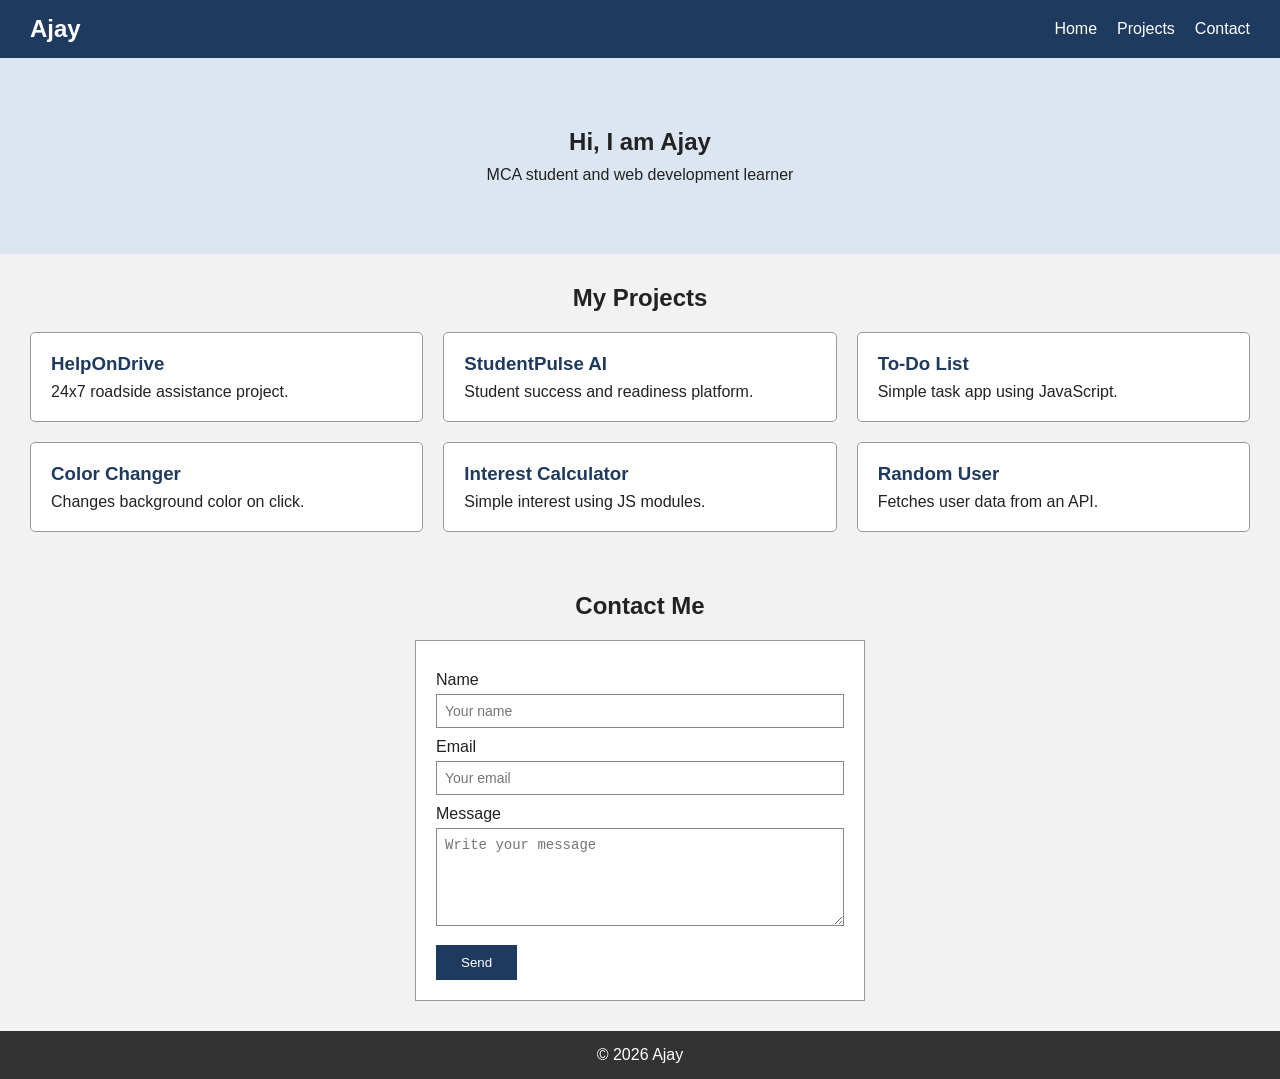
==== frontend-lab/program2-portfolio/index.html @ bb668347 "Initial commit" ====
<!DOCTYPE html>
<html lang="en">
<head>
    <meta charset="UTF-8">
    <meta name="viewport" content="width=device-width, initial-scale=1.0">
    <title>Ajay - Portfolio</title>
    <!-- external css -->
    <link rel="stylesheet" href="style.css">
    <!-- internal css -->
    <style>
        footer {
            background-color: #333;
            color: white;
            text-align: center;
            padding: 15px;
        }
    </style>
</head>
<body>

    <nav class="navbar">
        <h2 class="logo">Ajay</h2>
        <ul>
            <li><a href="#home">Home</a></li>
            <li><a href="#projects">Projects</a></li>
            <li><a href="#contact">Contact</a></li>
        </ul>
    </nav>

    <section id="home" class="intro">
        <h1>Hi, I am Ajay</h1>
        <p>MCA student and web development learner</p>
    </section>

    <section id="projects">
        <h2>My Projects</h2>
        <div class="project-container">
            <div class="project-box">
                <h3>HelpOnDrive</h3>
                <p>24x7 roadside assistance project.</p>
            </div>
            <div class="project-box">
                <h3>StudentPulse AI</h3>
                <p>Student success and readiness platform.</p>
            </div>
            <div class="project-box">
                <h3>To-Do List</h3>
                <p>Simple task app using JavaScript.</p>
            </div>
            <div class="project-box">
                <h3>Color Changer</h3>
                <p>Changes background color on click.</p>
            </div>
            <div class="project-box">
                <h3>Interest Calculator</h3>
                <p>Simple interest using JS modules.</p>
            </div>
            <div class="project-box">
                <h3>Random User</h3>
                <p>Fetches user data from an API.</p>
            </div>
        </div>
    </section>

    <section id="contact">
        <h2>Contact Me</h2>
        <form>
            <label for="name">Name</label>
            <input type="text" id="name" placeholder="Your name">

            <label for="email">Email</label>
            <input type="email" id="email" placeholder="Your email">

            <label for="msg">Message</label>
            <textarea id="msg" rows="5" placeholder="Write your message"></textarea>

            <button type="submit">Send</button>
        </form>
    </section>

    <footer>
        <p>&copy; 2026 Ajay</p>
    </footer>

</body>
</html>
---- frontend-lab/program2-portfolio/style.css ----
* {
    margin: 0;
    padding: 0;
    box-sizing: border-box;
}

body {
    font-family: Arial, sans-serif;
    background-color: #f2f2f2;
    color: #222;
}

/* navigation bar */
.navbar {
    background-color: #1f3a5f;
    display: flex;
    justify-content: space-between;
    align-items: center;
    padding: 15px 30px;
}

.navbar .logo {
    color: white;
}

.navbar ul {
    list-style: none;
    display: flex;
    gap: 20px;
}

.navbar a {
    color: white;
    text-decoration: none;
}

.navbar a:hover {
    color: yellow;
}

/* intro */
.intro {
    background-color: #dce6f2;
    text-align: center;
    padding: 70px 20px;
}

.intro h1 {
    margin-bottom: 10px;
}

section {
    padding: 30px;
}

section h2 {
    text-align: center;
    margin-bottom: 20px;
}

/* projects - using grid */
.project-container {
    display: grid;
    grid-template-columns: repeat(3, 1fr);
    gap: 20px;
}

.project-box {
    background-color: white;
    border: 1px solid #999;
    border-radius: 5px;
    padding: 20px;
}

.project-box h3 {
    margin-bottom: 8px;
    color: #1f3a5f;
}

.project-box:hover {
    background-color: #1f3a5f;
    color: white;
}

.project-box:hover h3 {
    color: white;
}

/* contact form */
form {
    max-width: 450px;
    margin: auto;
    background-color: white;
    padding: 20px;
    border: 1px solid #999;
}

label {
    display: block;
    margin-top: 10px;
}

input, textarea {
    width: 100%;
    padding: 8px;
    margin-top: 5px;
    border: 1px solid #888;
    font-size: 14px;
}

button {
    margin-top: 15px;
    padding: 10px 25px;
    background-color: #1f3a5f;
    color: white;
    border: none;
    cursor: pointer;
}

button:hover {
    background-color: #0d213a;
}

/* responsive */
@media (max-width: 800px) {
    .project-container {
        grid-template-columns: repeat(2, 1fr);
    }
}

@media (max-width: 500px) {
    .project-container {
        grid-template-columns: 1fr;
    }

    .navbar {
        flex-direction: column;
        gap: 10px;
    }
}
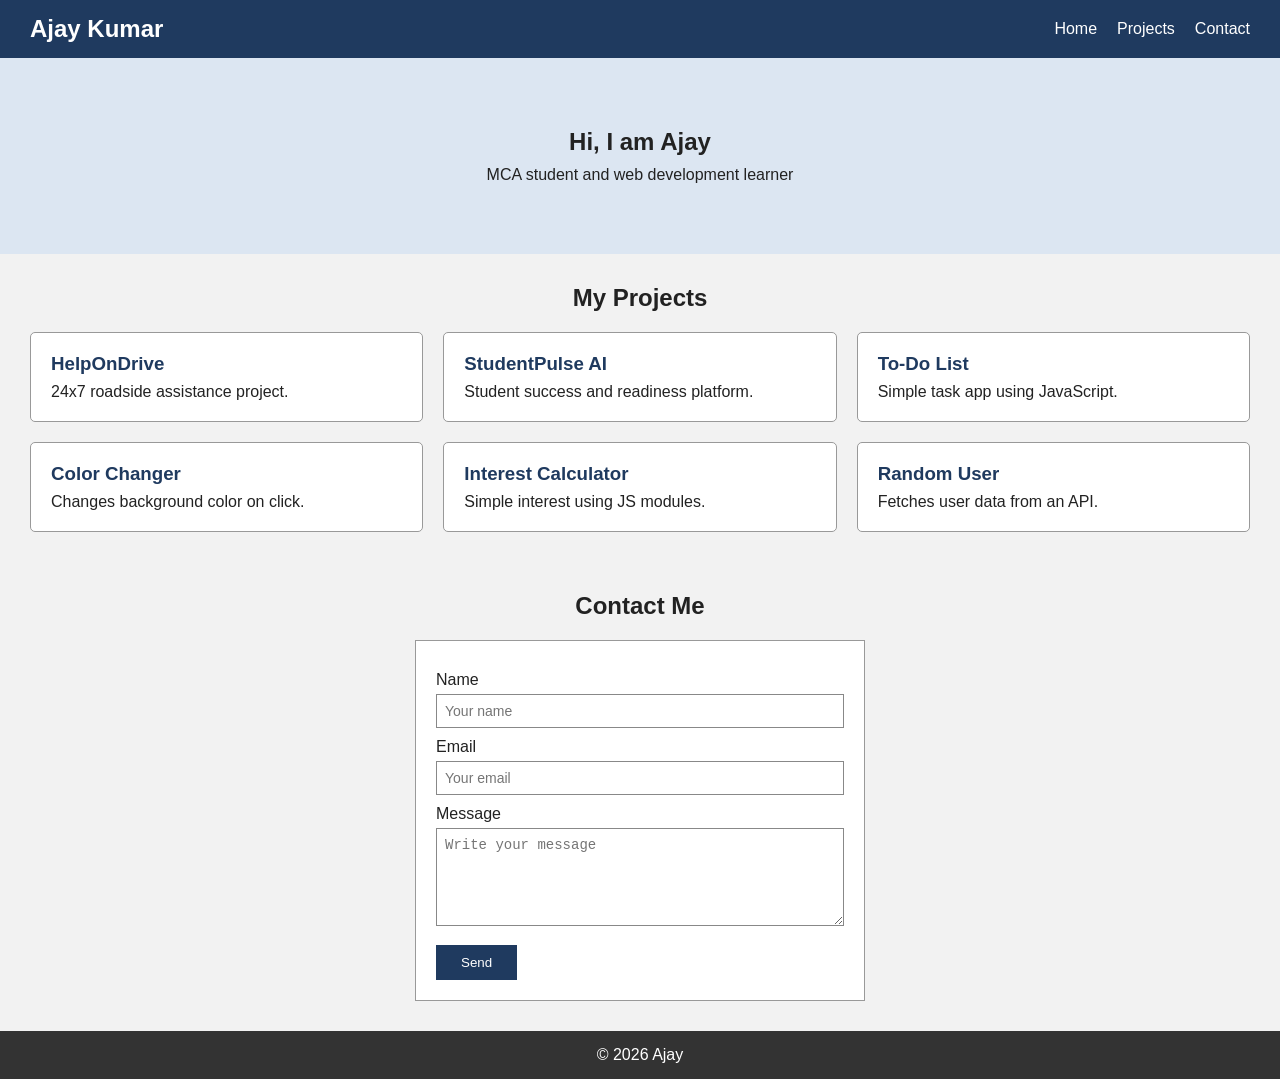
==== commit b70fd0c3: "Updated project files" ====
--- a/frontend-lab/program2-portfolio/index.html
+++ b/frontend-lab/program2-portfolio/index.html
@@ -3,7 +3,7 @@
 <head>
     <meta charset="UTF-8">
     <meta name="viewport" content="width=device-width, initial-scale=1.0">
-    <title>Ajay - Portfolio</title>
+    <title>Ajay - My Portfolio</title>
     <!-- external css -->
     <link rel="stylesheet" href="style.css">
     <!-- internal css -->
@@ -19,7 +19,7 @@
 <body>
 
     <nav class="navbar">
-        <h2 class="logo">Ajay</h2>
+        <h2 class="logo">Ajay Kumar</h2>
         <ul>
             <li><a href="#home">Home</a></li>
             <li><a href="#projects">Projects</a></li>
